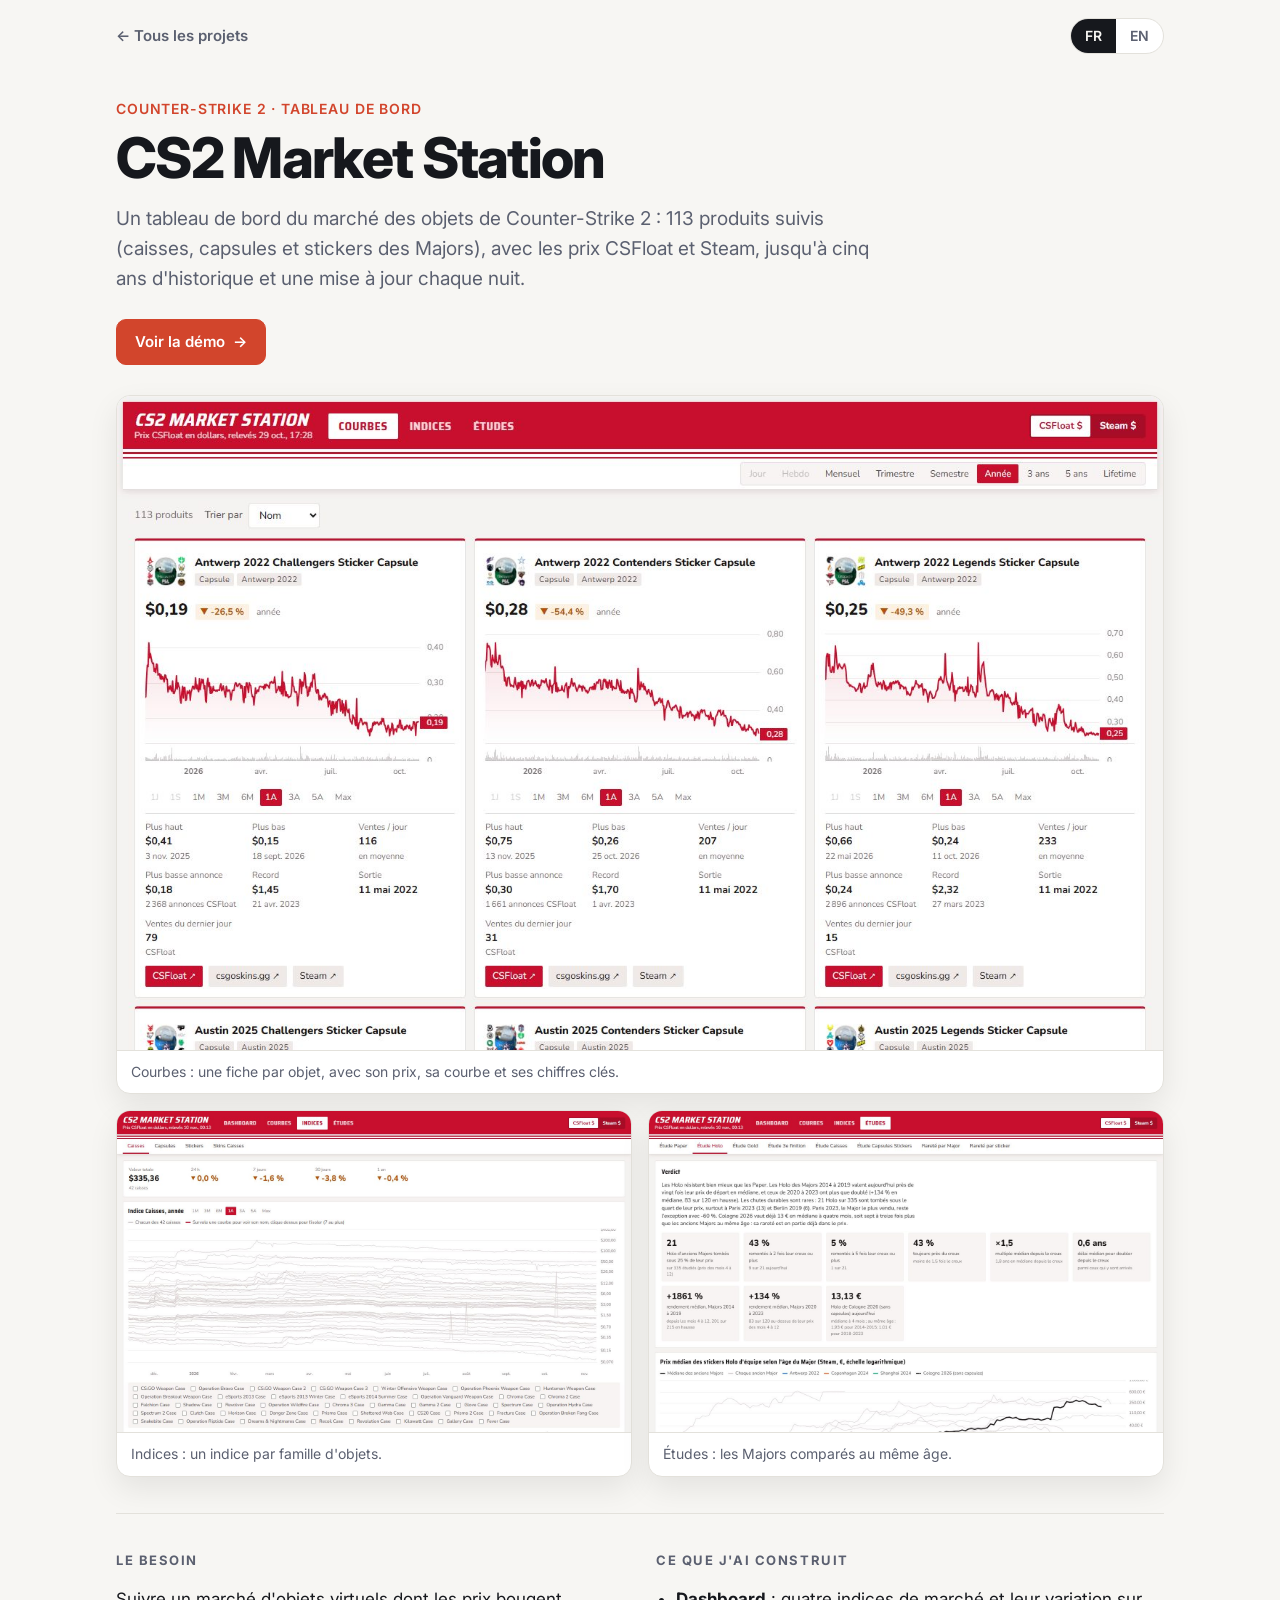
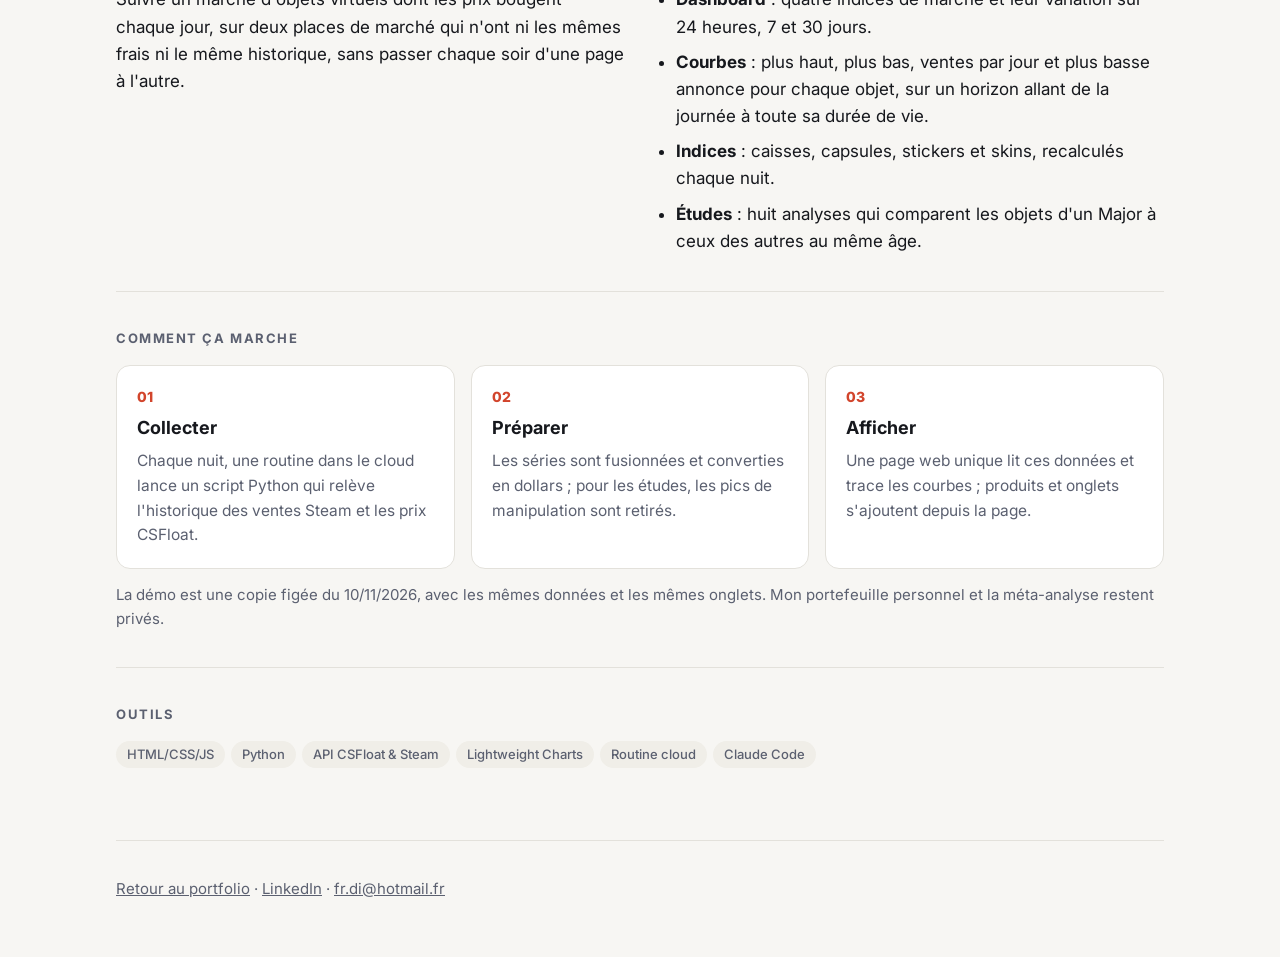
==== projets/cs2-market-station.html @ 9ab43301 "Portfolio : pages projet et démos figées des quatre outils Co-Authored-By: Claude Opus 5.5 <noreply@" ====
<!DOCTYPE html>
<html lang="fr">
<head>
<meta charset="utf-8">
<meta name="viewport" content="width=device-width, initial-scale=1">
<title>CS2 Market Station, Rafael Teixeira</title>
<meta name="description" content="Tableau de bord du marché des objets de Counter-Strike 2 : 113 produits, prix CSFloat et Steam, indices et études, mis à jour chaque nuit.">
<link rel="preconnect" href="https://fonts.googleapis.com">
<link rel="preconnect" href="https://fonts.gstatic.com" crossorigin>
<link href="https://fonts.googleapis.com/css2?family=Inter:wght@400;500;600;700;800&display=swap" rel="stylesheet">
<link rel="stylesheet" href="projet.css">
</head>
<body>
<div class="wrap">

  <header class="top">
    <a class="back" href="../index.html">&larr; <span class="fr">Tous les projets</span><span class="en">All projects</span></a>
    <div class="lang" role="group" aria-label="Langue / Language">
      <button type="button" data-lang="fr" aria-pressed="true">FR</button>
      <button type="button" data-lang="en" aria-pressed="false">EN</button>
    </div>
  </header>

  <div class="hero">
    <p class="tag">Counter-Strike 2 · <span class="fr">tableau de bord</span><span class="en">dashboard</span></p>
    <h1>CS2 Market Station</h1>
    <p class="lead">
      <span class="fr">Un tableau de bord du marché des objets de Counter-Strike 2 : 113 produits suivis (caisses, capsules et stickers des Majors), avec les prix CSFloat et Steam, jusqu'à cinq ans d'historique et une mise à jour chaque nuit.</span>
      <span class="en">A market dashboard for Counter-Strike 2 items: 113 tracked products (cases, Major capsules and stickers), CSFloat and Steam prices, up to five years of history, refreshed every night.</span>
    </p>
    <div class="links">
      <a class="btn primary" href="../demo/station/"><span class="fr">Voir la démo</span><span class="en">Open the demo</span> &rarr;</a>
    </div>
  </div>

  <figure class="shot">
    <img src="../img/cs2-market-station.jpg" alt="Onglet Courbes : une fiche par capsule avec sa courbe de prix" width="1440" height="900">
    <figcaption><span class="fr">Courbes : une fiche par objet, avec son prix, sa courbe et ses chiffres clés.</span><span class="en">Charts: one card per item, with its price, curve and key figures.</span></figcaption>
  </figure>
  <div class="gallery">
    <figure class="shot">
      <img src="../img/station-indices.jpg" alt="Onglet Indices : évolution d'un indice de marché" loading="lazy" width="1440" height="900">
      <figcaption><span class="fr">Indices : un indice par famille d'objets.</span><span class="en">Indices: one index per item family.</span></figcaption>
    </figure>
    <figure class="shot">
      <img src="../img/station-etude.jpg" alt="Onglet Études : verdict et chiffres de l'étude Holo" loading="lazy" width="1440" height="900">
      <figcaption><span class="fr">Études : les Majors comparés au même âge.</span><span class="en">Studies: Majors compared at the same age.</span></figcaption>
    </figure>
  </div>

  <section>
    <div class="cols">
      <div>
        <h2><span class="fr">Le besoin</span><span class="en">The need</span></h2>
        <p><span class="fr">Suivre un marché d'objets virtuels dont les prix bougent chaque jour, sur deux places de marché qui n'ont ni les mêmes frais ni le même historique, sans passer chaque soir d'une page à l'autre.</span><span class="en">Follow a virtual item market whose prices move every day, across two marketplaces with different fees and histories, without jumping between pages every evening.</span></p>
      </div>
      <div>
        <h2><span class="fr">Ce que j'ai construit</span><span class="en">What I built</span></h2>
        <ul class="built">
          <li><span class="fr"><b>Dashboard</b> : quatre indices de marché et leur variation sur 24 heures, 7 et 30 jours.</span><span class="en"><b>Dashboard</b>: four market indices and their 24-hour, 7-day and 30-day change.</span></li>
          <li><span class="fr"><b>Courbes</b> : plus haut, plus bas, ventes par jour et plus basse annonce pour chaque objet, sur un horizon allant de la journée à toute sa durée de vie.</span><span class="en"><b>Charts</b>: high, low, daily sales and lowest listing for each item, from one day to its whole lifetime.</span></li>
          <li><span class="fr"><b>Indices</b> : caisses, capsules, stickers et skins, recalculés chaque nuit.</span><span class="en"><b>Indices</b>: cases, capsules, stickers and skins, recomputed every night.</span></li>
          <li><span class="fr"><b>Études</b> : huit analyses qui comparent les objets d'un Major à ceux des autres au même âge.</span><span class="en"><b>Studies</b>: eight analyses comparing each Major's items with the others at the same age.</span></li>
        </ul>
      </div>
    </div>
  </section>

  <section>
    <h2><span class="fr">Comment ça marche</span><span class="en">How it works</span></h2>
    <div class="steps">
      <div class="step"><div class="n">01</div>
        <h3><span class="fr">Collecter</span><span class="en">Collect</span></h3>
        <p><span class="fr">Chaque nuit, une routine dans le cloud lance un script Python qui relève l'historique des ventes Steam et les prix CSFloat.</span><span class="en">Every night, a cloud routine runs a Python script that pulls Steam sales history and CSFloat prices.</span></p></div>
      <div class="step"><div class="n">02</div>
        <h3><span class="fr">Préparer</span><span class="en">Prepare</span></h3>
        <p><span class="fr">Les séries sont fusionnées et converties en dollars ; pour les études, les pics de manipulation sont retirés.</span><span class="en">Series are merged and converted to dollars; for the studies, manipulation spikes are removed.</span></p></div>
      <div class="step"><div class="n">03</div>
        <h3><span class="fr">Afficher</span><span class="en">Display</span></h3>
        <p><span class="fr">Une page web unique lit ces données et trace les courbes ; produits et onglets s'ajoutent depuis la page.</span><span class="en">A single web page reads the data and draws the charts; products and tabs are added from the page itself.</span></p></div>
    </div>
    <p class="note"><span class="fr">La démo est une copie figée du 10/11/2026, avec les mêmes données et les mêmes onglets. Mon portefeuille personnel et la méta-analyse restent privés.</span><span class="en">The demo is a frozen copy from 10 Nov 2026, with the same data and tabs. My personal holdings and the meta-analysis stay private.</span></p>
  </section>

  <section>
    <h2><span class="fr">Outils</span><span class="en">Tools</span></h2>
    <div class="chips"><span class="chip">HTML/CSS/JS</span><span class="chip">Python</span><span class="chip">API CSFloat &amp; Steam</span><span class="chip">Lightweight Charts</span><span class="chip"><span class="fr">Routine cloud</span><span class="en">Cloud routine</span></span><span class="chip">Claude Code</span></div>
  </section>

  <footer>
    <a href="../index.html"><span class="fr">Retour au portfolio</span><span class="en">Back to portfolio</span></a> · <a href="https://www.linkedin.com/in/rafaelteixeira-sor" target="_blank" rel="noopener">LinkedIn</a> · <a href="mailto:fr.di@hotmail.fr">fr.di@hotmail.fr</a>
  </footer>
</div>
<script src="projet.js"></script>
</body>
</html>
---- projets/projet.css ----
/* Pages projet : mêmes couleurs, police et bascule FR/EN que l'accueil. */
:root {
  --bg: #f7f6f3; --surface: #ffffff; --ink: #16181d; --muted: #5b6070; --line: #e3e1db;
  --accent: #d2452c; --accent-ink: #ffffff; --chip: #f0eee8;
}
@media (prefers-color-scheme: dark) {
  :root { --bg: #111317; --surface: #191c22; --ink: #eceef2; --muted: #a2a8b6; --line: #2b2f38;
          --accent: #ff6b4f; --accent-ink: #16181d; --chip: #23272f; }
}
* { box-sizing: border-box; }
html { -webkit-text-size-adjust: 100%; }
body { margin: 0; background: var(--bg); color: var(--ink);
       font-family: Inter, system-ui, -apple-system, "Segoe UI", Roboto, Arial, sans-serif; font-size: 17px; line-height: 1.6; }
a { color: inherit; }
.wrap { max-width: 1080px; margin: 0 auto; padding: 0 16px; }
html[lang="fr"] .en, html[lang="en"] .fr { display: none !important; }

header.top { display: flex; justify-content: space-between; align-items: center; gap: 12px; padding-top: 18px; }
.back { color: var(--muted); text-decoration: none; font-weight: 600; font-size: 15px; }
.back:hover { color: var(--accent); }
.lang { display: inline-flex; border: 1px solid var(--line); border-radius: 999px; overflow: hidden; background: var(--surface); }
.lang button { border: 0; background: transparent; color: var(--muted); font: inherit; font-size: 14px; font-weight: 600; padding: 6px 14px; cursor: pointer; }
.lang button[aria-pressed="true"] { background: var(--ink); color: var(--bg); }

.hero { padding: 44px 0 30px; }
.tag { color: var(--accent); font-weight: 600; font-size: 14px; text-transform: uppercase; letter-spacing: .06em; margin: 0 0 8px; }
.hero h1 { font-size: clamp(34px, 6vw, 56px); line-height: 1.05; margin: 0; letter-spacing: -0.03em; font-weight: 800; }
.hero p.lead { max-width: 760px; color: var(--muted); font-size: 19px; margin: 16px 0 0; }
.links { display: flex; flex-wrap: wrap; gap: 10px; margin-top: 24px; }
.btn { display: inline-flex; align-items: center; gap: 8px; padding: 10px 18px; border-radius: 10px; text-decoration: none;
       font-weight: 600; font-size: 15px; border: 1px solid var(--line); background: var(--surface); }
.btn.primary { background: var(--accent); color: var(--accent-ink); border-color: var(--accent); }

.shot { margin: 0; border-radius: 14px; overflow: hidden; border: 1px solid var(--line); background: var(--surface); box-shadow: 0 12px 30px rgba(0,0,0,.08); }
.shot img { display: block; width: 100%; height: auto; }
.shot figcaption { font-size: 14px; color: var(--muted); padding: 10px 14px; border-top: 1px solid var(--line); }
.gallery { display: grid; grid-template-columns: 1fr 1fr; gap: 16px; margin-top: 16px; }

section { padding: 36px 0; border-top: 1px solid var(--line); margin-top: 36px; }
section + section { margin-top: 0; }
h2 { font-size: 13px; text-transform: uppercase; letter-spacing: 0.12em; color: var(--muted); margin: 0 0 16px; font-weight: 700; }
.cols { display: grid; grid-template-columns: 1fr 1fr; gap: 32px; }
.cols p { margin: 0; }
ul.built { margin: 0; padding-left: 20px; display: grid; gap: 8px; }
.steps { display: grid; grid-template-columns: repeat(3, 1fr); gap: 16px; }
.step { background: var(--surface); border: 1px solid var(--line); border-radius: 14px; padding: 20px; }
.step .n { font-weight: 800; color: var(--accent); font-size: 14px; }
.step h3 { margin: 6px 0 6px; font-size: 18px; }
.step p { margin: 0; color: var(--muted); font-size: 15.5px; }
.chips { display: flex; flex-wrap: wrap; gap: 6px; }
.chip { background: var(--chip); border-radius: 999px; padding: 3px 11px; font-size: 13px; font-weight: 500; color: var(--muted); }
.note { color: var(--muted); font-size: 15px; margin: 14px 0 0; }

footer { padding: 36px 0 56px; border-top: 1px solid var(--line); color: var(--muted); font-size: 15px; margin-top: 36px; }

@media (max-width: 820px) {
  .gallery, .cols, .steps { grid-template-columns: 1fr; }
  .cols { gap: 20px; }
  .hero { padding: 32px 0 24px; }
}
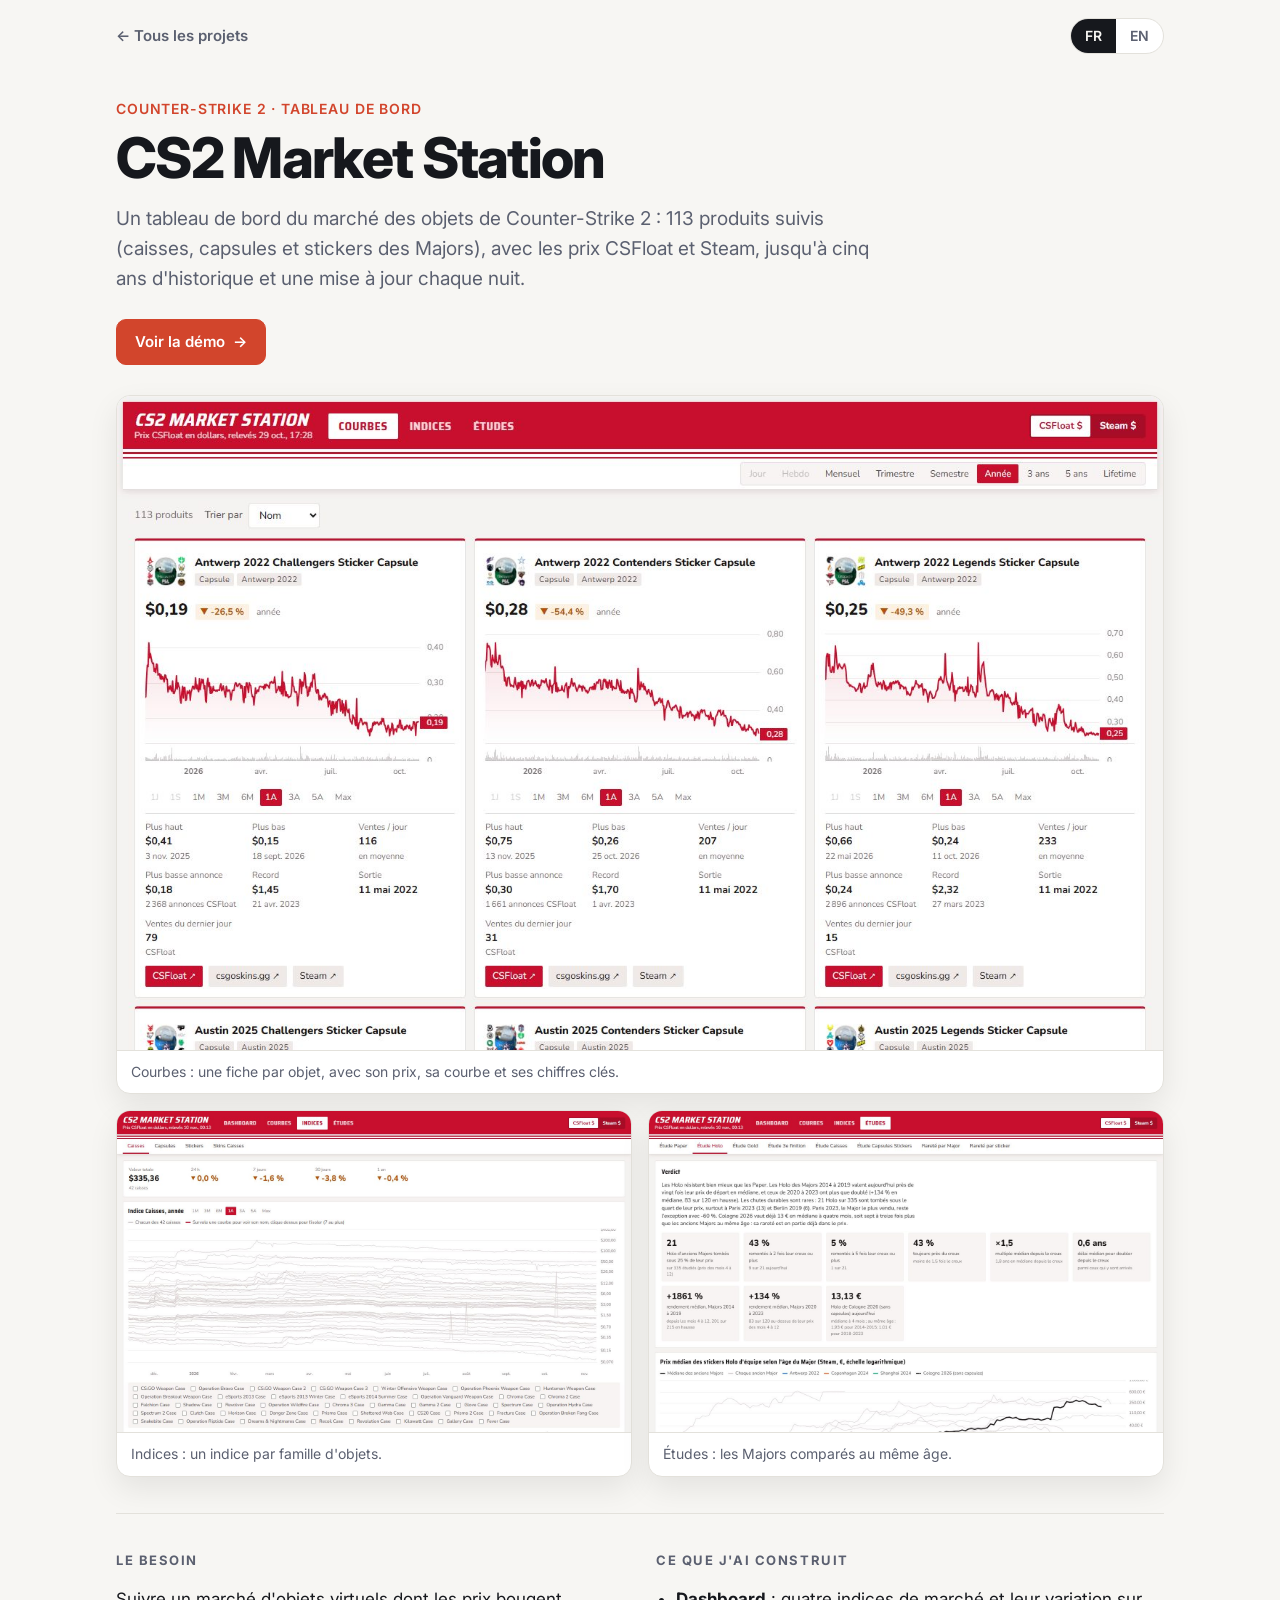
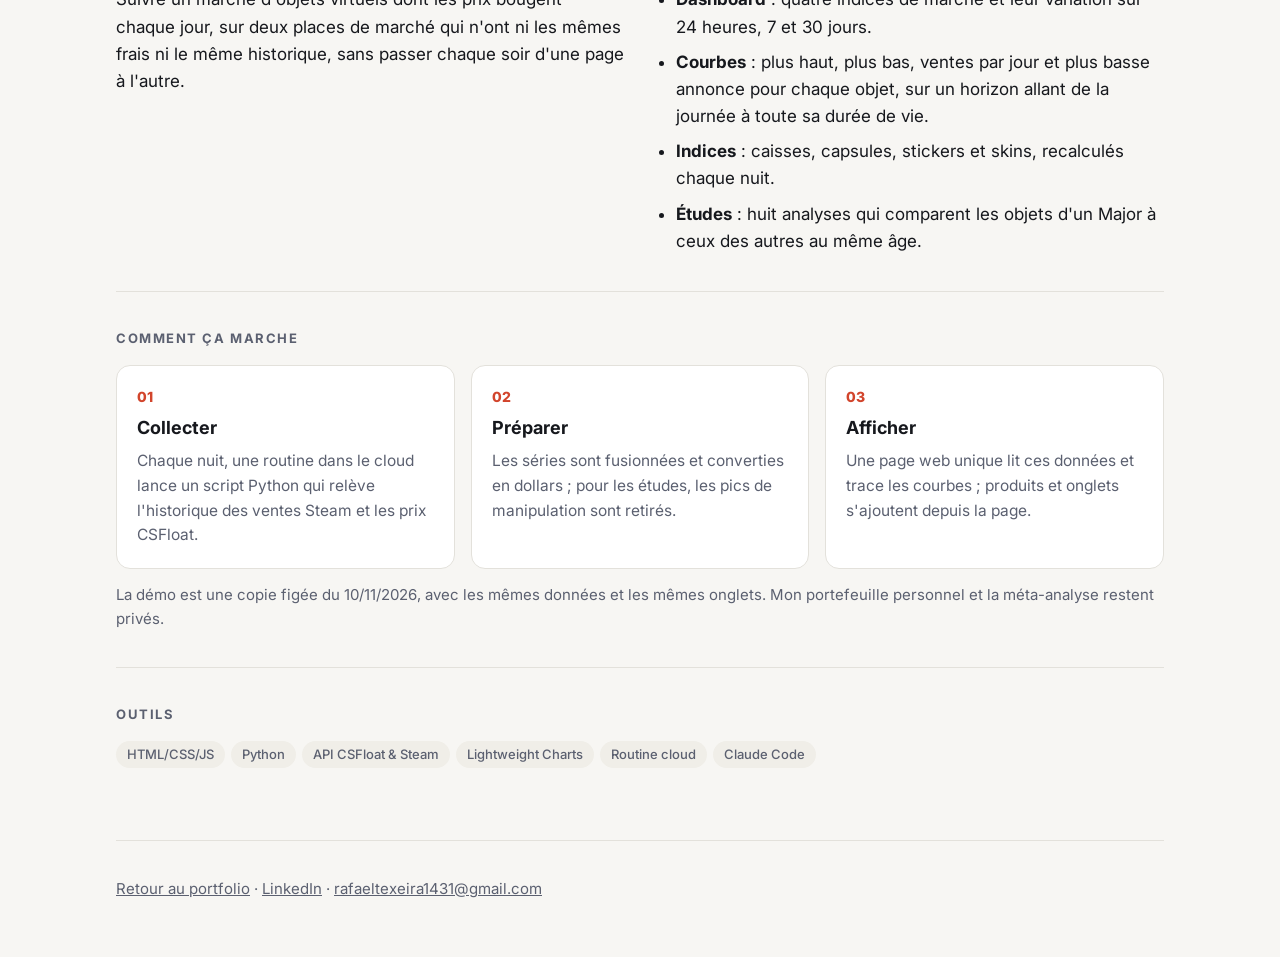
==== commit f24d8ead: "Portfolio : adresse e-mail pro Co-Authored-By: Claude Opus 5.5 <noreply@anthropic.com>" ====
--- a/projets/cs2-market-station.html
+++ b/projets/cs2-market-station.html
@@ -88,7 +88,7 @@
   </section>
 
   <footer>
-    <a href="../index.html"><span class="fr">Retour au portfolio</span><span class="en">Back to portfolio</span></a> · <a href="https://www.linkedin.com/in/rafaelteixeira-sor" target="_blank" rel="noopener">LinkedIn</a> · <a href="mailto:fr.di@hotmail.fr">fr.di@hotmail.fr</a>
+    <a href="../index.html"><span class="fr">Retour au portfolio</span><span class="en">Back to portfolio</span></a> · <a href="https://www.linkedin.com/in/rafaelteixeira-sor" target="_blank" rel="noopener">LinkedIn</a> · <a href="mailto:rafaeltexeira1431@gmail.com">rafaeltexeira1431@gmail.com</a>
   </footer>
 </div>
 <script src="projet.js"></script>
